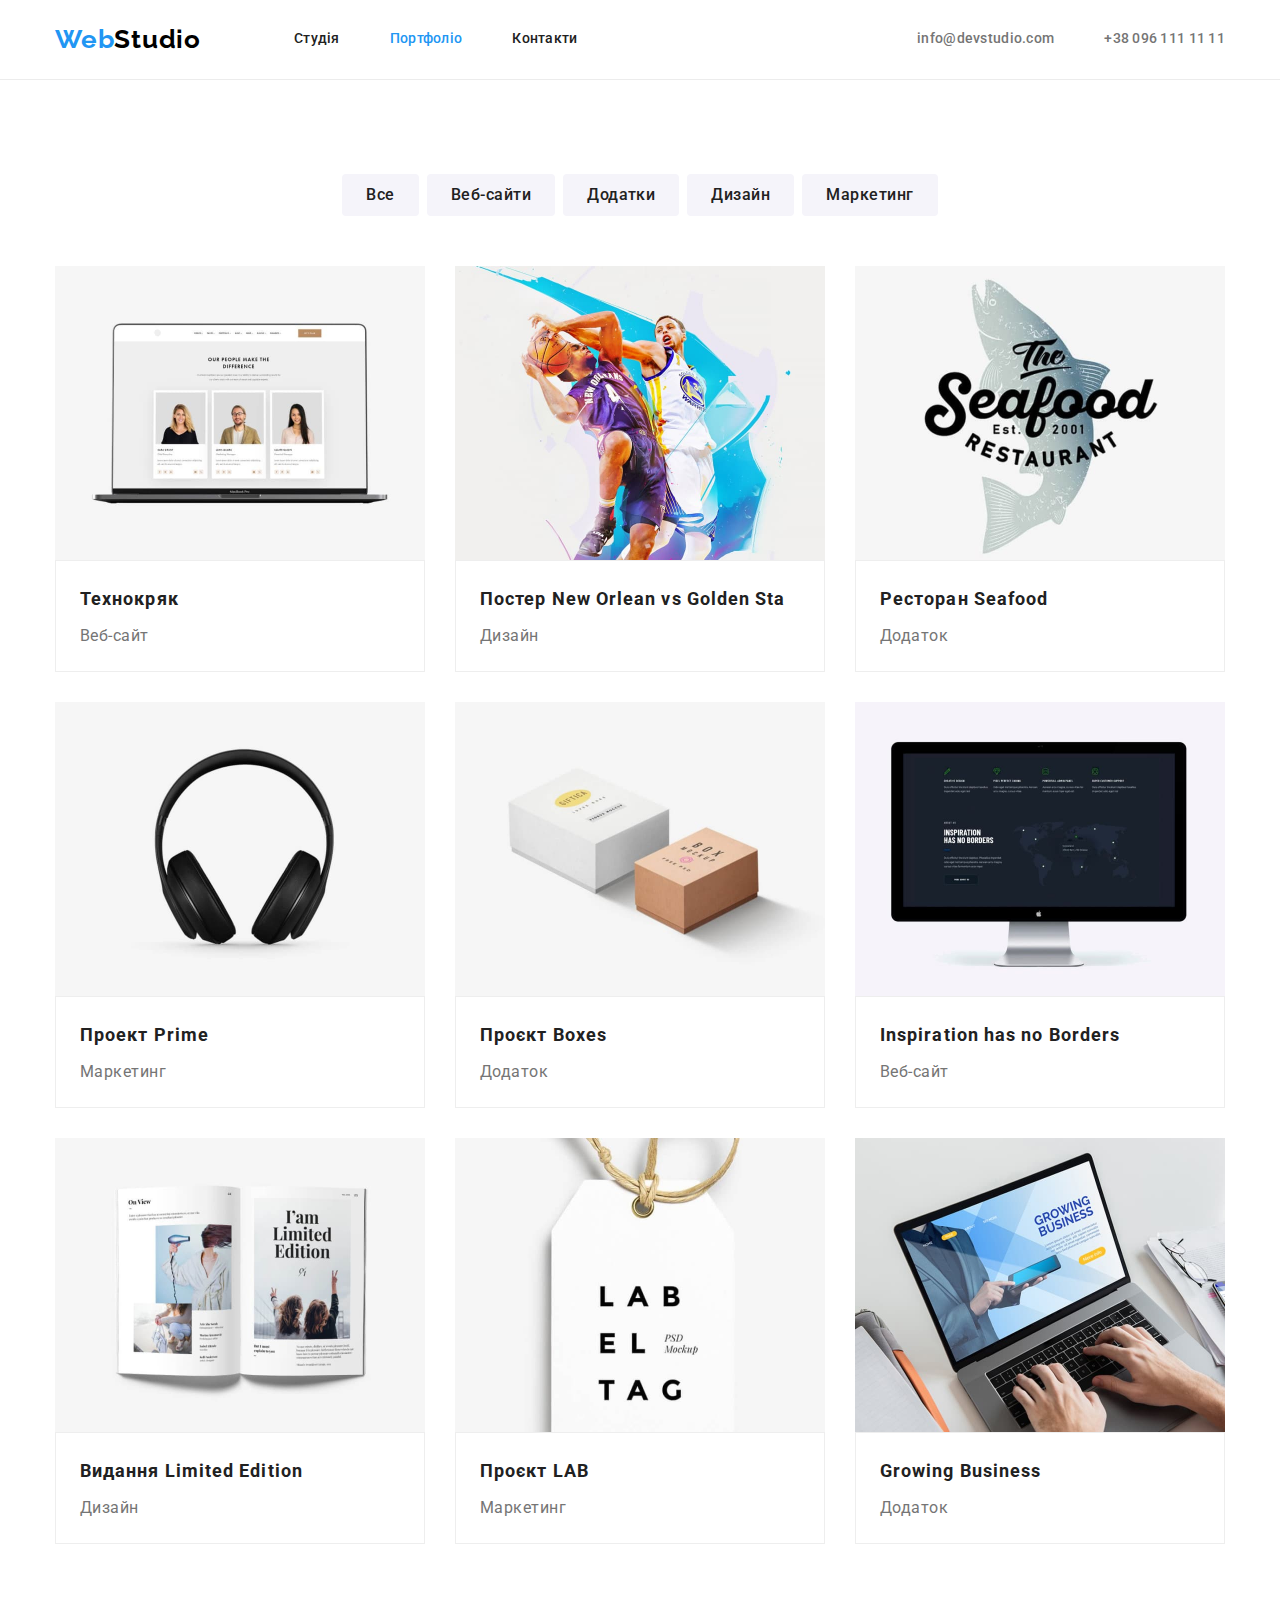
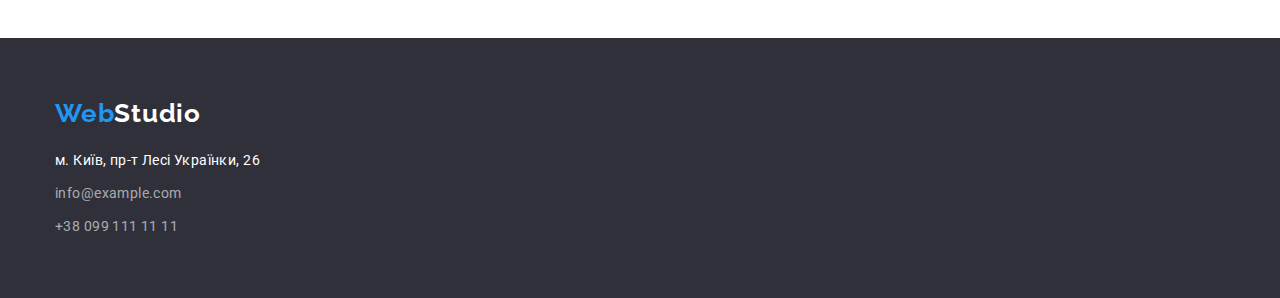
==== portfolio.html @ 871acb3b "HW 3" ====
<!DOCTYPE html>
<html lang="uk">
<head>
    <meta charset="UTF-8">
    <meta http-equiv="X-UA-Compatible" content="IE=edge">
    <meta name="viewport" content="width=device-width, initial-scale=1.0">
    <title>WebStudio</title>
    <link rel="preconnect" href="https://fonts.googleapis.com">
    <link rel="preconnect" href="https://fonts.gstatic.com" crossorigin>
    <link href="https://fonts.googleapis.com/css2?family=Raleway:wght@700&family=Roboto:wght@400;500;700;900&display=swap" rel="stylesheet">
    <link rel="stylesheet" href="https://cdn.jsdelivr.net/npm/modern-normalize@1.1.0/modern-normalize.min.css">
    <link rel="stylesheet" href="./css/styles.css">
</head>
<body>
 <!-- header -->
  <header class="menu">
    <div class="container header-container">
     <nav class="navigation">
     <a href="./index.html"  class="logo">Web<span class="part-logo">Studio</span></a>
     <ul class="list menu-list">
         <li class="menu-list-item"><a href="./index.html" class=" link menu-link">Студія</a></li>
         <li class="menu-list-item"><a href="./portfolio.html" class="link menu-link current">Портфоліо</a></li>
         <li class="menu-list-item"><a href="#" class="link menu-link">Контакти</a></li>
     </ul>
    </nav>
    <ul class="list contacts-list" >
        <li class="contact-list-item"><a href="mailto:info@devstudio.com" class="link contacts-link">info@devstudio.com</a></li>
        <li class="contact-list-item"><a href="tel:+380961111111" class="link contacts-link">+38 096 111 11 11</a></li>
    </ul>
    </div>
 </header>
 <main>
<section class="portfolio">
    <div class="container portfolio-container">
        <h1 hidden>Наше портфоліо</h1>
<ul class="buttons list">
    <li><button type="button" class="button-item">Все</button></li>
    <li><button type="button" class="button-item">Веб-сайти</button></li>
    <li><button type="button" class="button-item">Додатки</button></li>
    <li><button type="button" class="button-item">Дизайн</button></li>
    <li><button type="button" class="button-item">Маркетинг</button></li>
</ul>

<ul class="projects list">
    <li class="project-item"> <img src="./images/images portfolio/img1.jpg" alt="Технокряк" width="370" height="294">
        <div class="project-caption">
            <h2 class="project-title">Технокряк</h2>
            <p class="project-type">Веб-сайт</p>
        </div>
    </li>
    <li class="project-item"><img src="./images/images portfolio/img2.jpg" alt="Постер New Orlean" width="370" height="294">
        <div class="project-caption">
            <h2 class="project-title">Постер New Orlean vs Golden Sta</h2>
            <p class="project-type">Дизайн</p>
        </div>
    </li>
    <li class="project-item"><img src="./images/images portfolio/img3.jpg" alt="Ресторан Seafood" width="370" height="294">
        <div class="project-caption">
            <h2 class="project-title">Ресторан Seafood</h2>
            <p class="project-type">Додаток</p>
        </div>
</li>
    <li class="project-item"><img src="./images/images portfolio/img4.jpg" alt="Проект Prime" width="370" height="294">
        <div class="project-caption">
            <h2 class="project-title">Проект Prime</h2>
            <p class="project-type">Маркетинг</p>
        </div>
    </li>
    <li class="project-item"><img src="./images/images portfolio/img5.jpg" alt="Проект Boxes" width="370" height="294">
        <div class="project-caption">
            <h2 class="project-title">Проєкт Boxes</h2>
            <p class="project-type">Додаток</p>
        </div>
    </li>
    <li class="project-item"><img src="./images/images portfolio/img6.jpg" alt="Inspiration has no Borders" width="370" height="294">
        <div class="project-caption">
            <h2 class="project-title">Inspiration has no Borders</h2>
            <p class="project-type">Веб-сайт</p>
        </div>
    </li>
    <li class="project-item"><img src="./images/images portfolio/img7.jpg" alt="Издание Limited Edition" width="370" height="294">
        <div class="project-caption">
            <h2 class="project-title">Видання Limited Edition</h2>
            <p class="project-type">Дизайн</p>
        </div>
    </li>
    <li class="project-item"><img src="./images/images portfolio/img8.jpg" alt="Проект LAB" width="370" height="294">
        <div class="project-caption">
            <h2 class="project-title">Проєкт LAB</h2>
            <p class="project-type">Маркетинг</p>
        </div>
        
    </li>
    <li class="project-item"><img src="./images/images portfolio/img9.jpg" alt="Growing Business" width="370" height="294">
        <div class="project-caption">
            <h2 class="project-title">Growing Business</h2>
            <p class="project-type">Додаток</p>
        </div>
        
    </li>
</ul>
    </div>
    
</section>


 </main>
 <!-- footer -->
<footer class="footer">
    <div class="container footer-container">
        <a href="./index.html" class="logo footer-logo">Web<span class="part-logo-footer">Studio</span></a>
<address class="address">
    <ul class="list address-list">
        <li class="address-list-item"><a href="https://goo.gl/maps/cb5NQ4BeMH8SRwyq5"class="link address-item" target="_blank" rel="noopener noreferrer">м. Київ, пр-т Лесі Українки, 26</a></li>
        <li class="address-list-item"><a href="mailto:info@example.com" class="link email-item">info@example.com</a></li>
        <li class="address-list-item"><a href="tel:+380991111111" class="link tel-item">+38 099 111 11 11</a></li>
    </ul>
</address></div>

</footer>
</body>
</html>
---- css/styles.css ----
:root {
	--primary-font-color: #212121;
	--secondary-font-color: #757575;
	--white-font-color: #ffffff;
	--axent-colour: #2196f3;
	--primary-font: "Roboto", sans-serif;
	--normal-font: 400;
	--medium-font: 500;
	--bold-font: 700;
}
h1,
h2,
h3,
h4,
p {
	margin-top: 0;
	margin-bottom: 0;
}
ul {
	margin-top: 0;
	margin-bottom: 0;
	padding-left: 0;
}
img {
	display: block;
}
button {
	cursor: pointer;
}
.container {
	width: 1200px;
	margin-left: auto;
	margin-right: auto;
	padding-left: 15px;
	padding-right: 15px;
}
body {
	background-color: #ffffff;
	font-family: var(--primary-font);
}

.list {
	list-style: none;
}
.link {
	text-decoration: none;
}

/* header */
.menu {
	border-bottom: 1px solid #ececec;
}
.header-container {
	display: flex;
	align-items: center;
	justify-content: space-between;
	padding-top: 24px;
	padding-bottom: 24px;
}
.navigation {
	display: flex;
	align-items: center;
}
.logo {
	font-family: 'Raleway', sans-serif;
	font-weight: var(--bold-font);
	font-size: 26px;
	line-height: 1.19;
	letter-spacing: 0.03em;
	color: var(--axent-colour);
	text-decoration: none;
	margin-right: 93px;
}
.part-logo {
	color: #000000;
}
.logo:focus {
	text-decoration: none;
}

.menu-list-item:not(:last-child),
.contact-list-item:not(:last-child) {
	margin-right: 50px;
}

.menu-list,
.contacts-list {
	font-weight: 500;
	font-size: 14px;
	line-height: 1.14;
	letter-spacing: 0.02em;
	font-weight: var(--medium-font);
	display: flex;
}

.menu-link {
	color: var(--primary-font-color);
}
.contacts-link {
	color: var(--secondary-font-color);
}

.menu-link:hover,
.menu-link:focus,
.contacts-link:hover,
.contacts-link:focus {
	color: var(--axent-colour);
}
.menu-list .menu-link.current {
	color: var(--axent-colour);
}
.contacts-list {
	font-weight: var(--medium-font);
	list-style: none;
}

/* ===hero===  */

.hero {
	background-color: #2f303a;
}
.hero-container {
	padding-top: 200px;
	padding-bottom: 200px;
	display: flex;
	flex-direction: column;
	align-items: center;
}
.hero-title-text {
	font-weight: 900;
	font-size: 44px;
	line-height: 1.4;
	text-transform: uppercase;
	letter-spacing: 0.06em;
	color: var(--white-font-color);
	margin-bottom: 30px;
	text-align: center;
}
.hero-title {
	width: 700px;
	margin-left: auto;
	margin-right: auto;
}

.hero-button {
	font-weight: var(--bold-font);
	font-size: 16px;
	line-height: 1.88;
	letter-spacing: 0.06em;
	background-color: var(--axent-colour);
	color: var(--white-font-color);
	box-shadow: 0px 4px 4px rgba(0, 0, 0, 0.15);
	border-radius: 4px;
	border-color: transparent;
	padding: 10px 32px;
}

.hero-button:focus,
.hero-button:hover {
	background-color: #188ce8;
	color: var(--white-font-color);
}

/* ===benefits===== */
.benefits-container {
	padding-top: 94px;
	padding-bottom: 94px;
	display: flex;
	flex-direction: column;
}
.benefits {
	display: flex;
	gap: 30px;
}
.benefits-item {
	width: calc((100%-90px)/4);
}
.benefits-title {
	font-weight: var(--bold-font);
	font-size: 14px;
	line-height: 1.14;
	letter-spacing: 0.03em;
	text-transform: uppercase;
	color: var(--primary-font-color);
}
.text {
	font-weight: var(--normal-font);
	font-size: 14px;
	line-height: 1.71;
	letter-spacing: 0.03em;
	color: var(--secondary-font-color);
}
/* ===duties=== */
.duties-container {
	padding-bottom: 94px;
}
.duties-title {
	font-weight: var(--bold-font);
	font-size: 36px;
	line-height: 1.17;
	letter-spacing: 0.03em;
	color: var(--primary-font-color);
	margin-bottom: 50px;
	text-align: center;
}
.duties-list {
	display: flex;
}
.duties-item:not(:last-child) {
	margin-right: 30px;
}
.duties-item {
	flex-basis: calc((100%-60px)/3);
}
/* ===team=== */

.team {
	background-color: #f5f4fa;
}
.team-container {
	padding-top: 94px;
	padding-bottom: 94px;
}
.team-title {
	font-weight: var(--bold-font);
	font-size: 36px;
	line-height: 1.17;
	letter-spacing: 0.03em;
	color: var(--primary-font-color);
	text-align: center;
	margin-bottom: 50px;
}

.list-workers {
	display: flex;
	gap: 30px;
}
.workers-item {
	background-color: #ffffff;
	box-shadow: 0px 1px 3px rgba(0, 0, 0, 0.12), 0px 1px 1px rgba(0, 0, 0, 0.14), 0px 2px 1px rgba(0, 0, 0, 0.2);
	border-radius: 0px 0px 4px 4px;
	width: calc((100%-90px)/4);
}
.workers-photo {
	margin-bottom: 30px;
}
.workers-name {
	font-weight: var(--medium-font);
	font-size: 16px;
	line-height: 1.19;
	letter-spacing: 0.03em;
	text-align: center;
	margin-bottom: 10px;
}
.position {
	font-weight: var(--normal-font);
	font-size: 16px;
	line-height: 1.19;
	letter-spacing: 0.03em;
	color: var(--secondary-font-color);
	text-align: center;
	margin-bottom: 30px;
}
/* footer */
.footer-container {
	padding-top: 60px;
	padding-bottom: 60px;
}
.footer {
	background-color: #2f303a;
}
.footer-logo {
	color: var(--axent-colour);
	margin-right: 0;
}
.part-logo-footer {
	color: var(--white-font-color);
}
.address {
	font-style: normal;
}
.address-list {
	margin-top: 20px;
}
.address-list-item:not(:last-child) {
	margin-bottom: 9px;
}
.address-item {
	font-weight: var(--normal-font);
	font-size: 14px;
	line-height: 1.71;
	letter-spacing: 0.03em;
	color: var(--white-font-color);
	text-decoration: none;
}
.email-item,
.tel-item {
	font-family: inherit;
	font-weight: 400;
	font-size: 14px;
	line-height: 1.71;
	letter-spacing: 0.03em;
	color: rgba(255, 255, 255, 0.6);
	text-decoration: none;
}
.address-item:hover,
.address-item:focus,
.email-item:hover,
.email-item:focus,
.tel-item:hover,
.tel-item:focus {
	color: var(--axent-colour);
}

/* ===PORTFOLIO=== */
.portfolio {
	background-color: #ffffff;
}
.portfolio-container {
	padding-top: 94px;
	padding-bottom: 94px;
}
.buttons {
	display: flex;
	gap: 8px;
	justify-content: center;
	margin-bottom: 50px;
}
.button-item {
	font-weight: var(--medium-font);
	font-size: 16px;
	line-height: 1.63;
	letter-spacing: 0.03em;
	background-color: #f5f4fa;
	color: var(--primary-font-color);
	cursor: pointer;
	background: #f5f4fa;
	border-radius: 4px;
	border-color: transparent;
	padding-top: 6px;
	padding-bottom: 6px;
	padding-left: 22px;
	padding-right: 22px;
}
.button-item:hover,
.button-item:focus,
.button-item:active {
	background-color: var(--axent-colour);
	color: var(--white-font-color);
}
.projects {
	display: flex;
	flex-direction: row;
	flex-wrap: wrap;
	gap: 30px;
}
.project-caption {
	padding-top: 20px;
	padding-bottom: 20px;
	padding-right: 24px;
	padding-left: 24px;
	border: 1px solid #eeeeee;
}
.project-title {
	font-weight: var(--bold-font);
	font-size: 18px;
	line-height: 2;
	letter-spacing: 0.06em;
	color: var(--primary-font-color);
	margin-bottom: 4px;
}
.project-type {
	font-weight: var(--normal-font);
	font-size: 16px;
	line-height: 1.87;
	letter-spacing: 0.03em;
	color: var(--secondary-font-color);
}
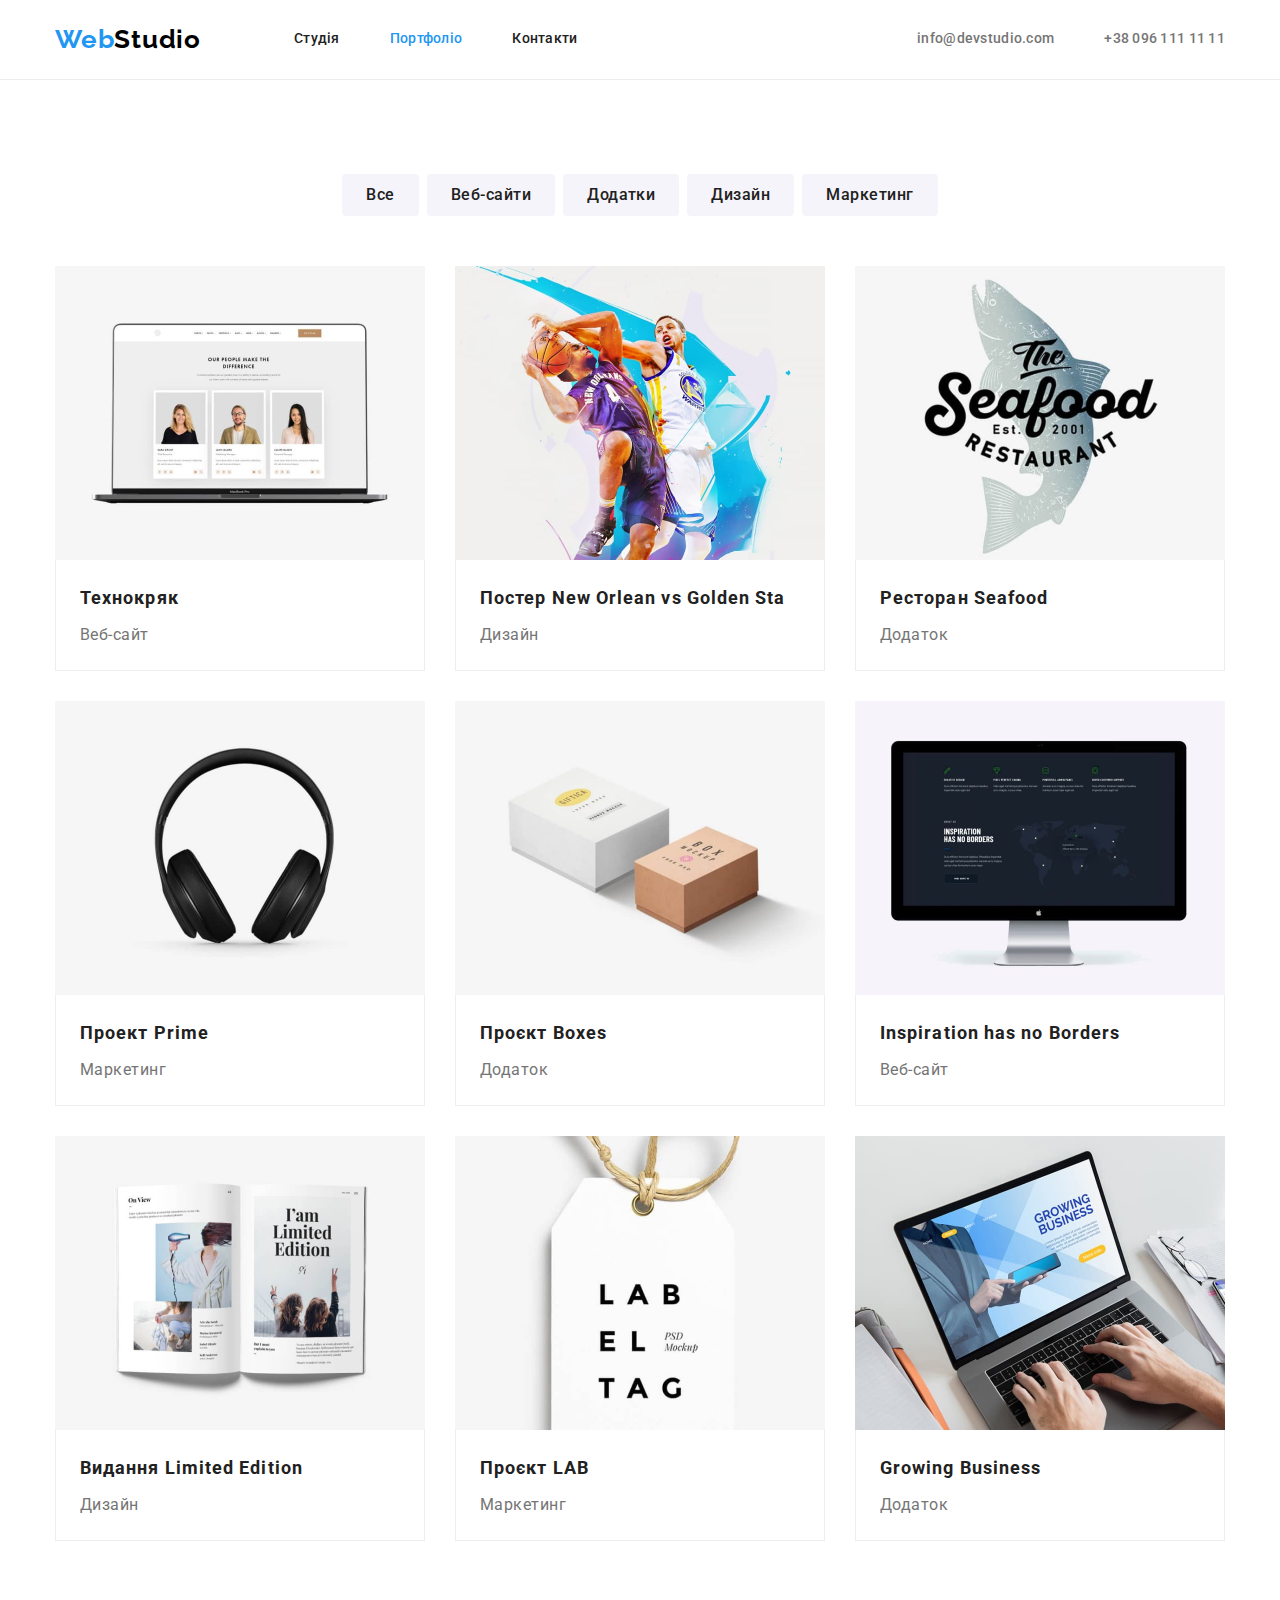
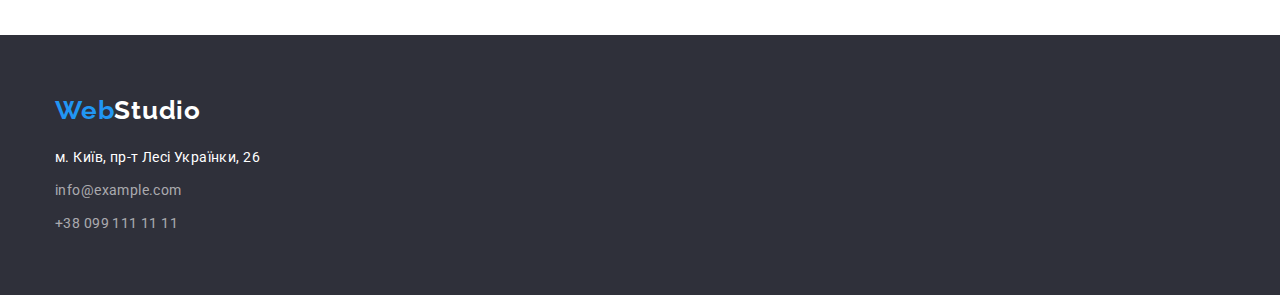
==== commit 909cfc92: "corrected" ====
--- a/portfolio.html
+++ b/portfolio.html
@@ -30,9 +30,9 @@
     </div>
  </header>
  <main>
-<section class="portfolio">
-    <div class="container portfolio-container">
-        <h1 hidden>Наше портфоліо</h1>
+<section class="portfolio section">
+    <div class="container">
+        <h1 class="visually-hidden">Наше портфоліо</h1>
 <ul class="buttons list">
     <li><button type="button" class="button-item">Все</button></li>
     <li><button type="button" class="button-item">Веб-сайти</button></li>
--- a/css/styles.css
+++ b/css/styles.css
@@ -23,6 +23,8 @@
 }
 img {
 	display: block;
+	max-width: 100%;
+	height: auto;
 }
 button {
 	cursor: pointer;
@@ -45,6 +47,22 @@
 .link {
 	text-decoration: none;
 }
+.section {
+	padding-top: 94px;
+	padding-bottom: 94px;
+}
+.visually-hidden {
+	position: absolute;
+	width: 1px;
+	height: 1px;
+	margin: -1px;
+	border: 0;
+	padding: 0;
+	white-space: nowrap;
+	clip-path: inset(100%);
+	clip: rect(0 0 0 0);
+	overflow: hidden;
+}
 
 /* header */
 .menu {
@@ -118,14 +136,11 @@
 
 .hero {
 	background-color: #2f303a;
-}
-.hero-container {
 	padding-top: 200px;
 	padding-bottom: 200px;
-	display: flex;
-	flex-direction: column;
-	align-items: center;
-}
+	text-align: center;
+}
+
 .hero-title-text {
 	font-weight: 900;
 	font-size: 44px;
@@ -135,9 +150,7 @@
 	color: var(--white-font-color);
 	margin-bottom: 30px;
 	text-align: center;
-}
-.hero-title {
-	width: 700px;
+	width: 696px;
 	margin-left: auto;
 	margin-right: auto;
 }
@@ -162,12 +175,6 @@
 }
 
 /* ===benefits===== */
-.benefits-container {
-	padding-top: 94px;
-	padding-bottom: 94px;
-	display: flex;
-	flex-direction: column;
-}
 .benefits {
 	display: flex;
 	gap: 30px;
@@ -182,6 +189,7 @@
 	letter-spacing: 0.03em;
 	text-transform: uppercase;
 	color: var(--primary-font-color);
+	margin-bottom: 10px;
 }
 .text {
 	font-weight: var(--normal-font);
@@ -191,8 +199,8 @@
 	color: var(--secondary-font-color);
 }
 /* ===duties=== */
-.duties-container {
-	padding-bottom: 94px;
+.duties {
+	padding-top: 0;
 }
 .duties-title {
 	font-weight: var(--bold-font);
@@ -216,10 +224,6 @@
 
 .team {
 	background-color: #f5f4fa;
-}
-.team-container {
-	padding-top: 94px;
-	padding-bottom: 94px;
 }
 .team-title {
 	font-weight: var(--bold-font);
@@ -241,8 +245,10 @@
 	border-radius: 0px 0px 4px 4px;
 	width: calc((100%-90px)/4);
 }
-.workers-photo {
-	margin-bottom: 30px;
+
+.team-info {
+	padding-top: 30px;
+	padding-bottom: 30px;
 }
 .workers-name {
 	font-weight: var(--medium-font);
@@ -259,16 +265,13 @@
 	letter-spacing: 0.03em;
 	color: var(--secondary-font-color);
 	text-align: center;
-	margin-bottom: 30px;
 }
 /* footer */
-.footer-container {
+.footer {
+	background-color: #2f303a;
 	padding-top: 60px;
 	padding-bottom: 60px;
 }
-.footer {
-	background-color: #2f303a;
-}
 .footer-logo {
 	color: var(--axent-colour);
 	margin-right: 0;
@@ -278,9 +281,7 @@
 }
 .address {
 	font-style: normal;
-}
-.address-list {
-	margin-top: 20px;
+	padding-top: 20px;
 }
 .address-list-item:not(:last-child) {
 	margin-bottom: 9px;
@@ -316,10 +317,7 @@
 .portfolio {
 	background-color: #ffffff;
 }
-.portfolio-container {
-	padding-top: 94px;
-	padding-bottom: 94px;
-}
+
 .buttons {
 	display: flex;
 	gap: 8px;
@@ -360,6 +358,7 @@
 	padding-right: 24px;
 	padding-left: 24px;
 	border: 1px solid #eeeeee;
+	border-top: none;
 }
 .project-title {
 	font-weight: var(--bold-font);
